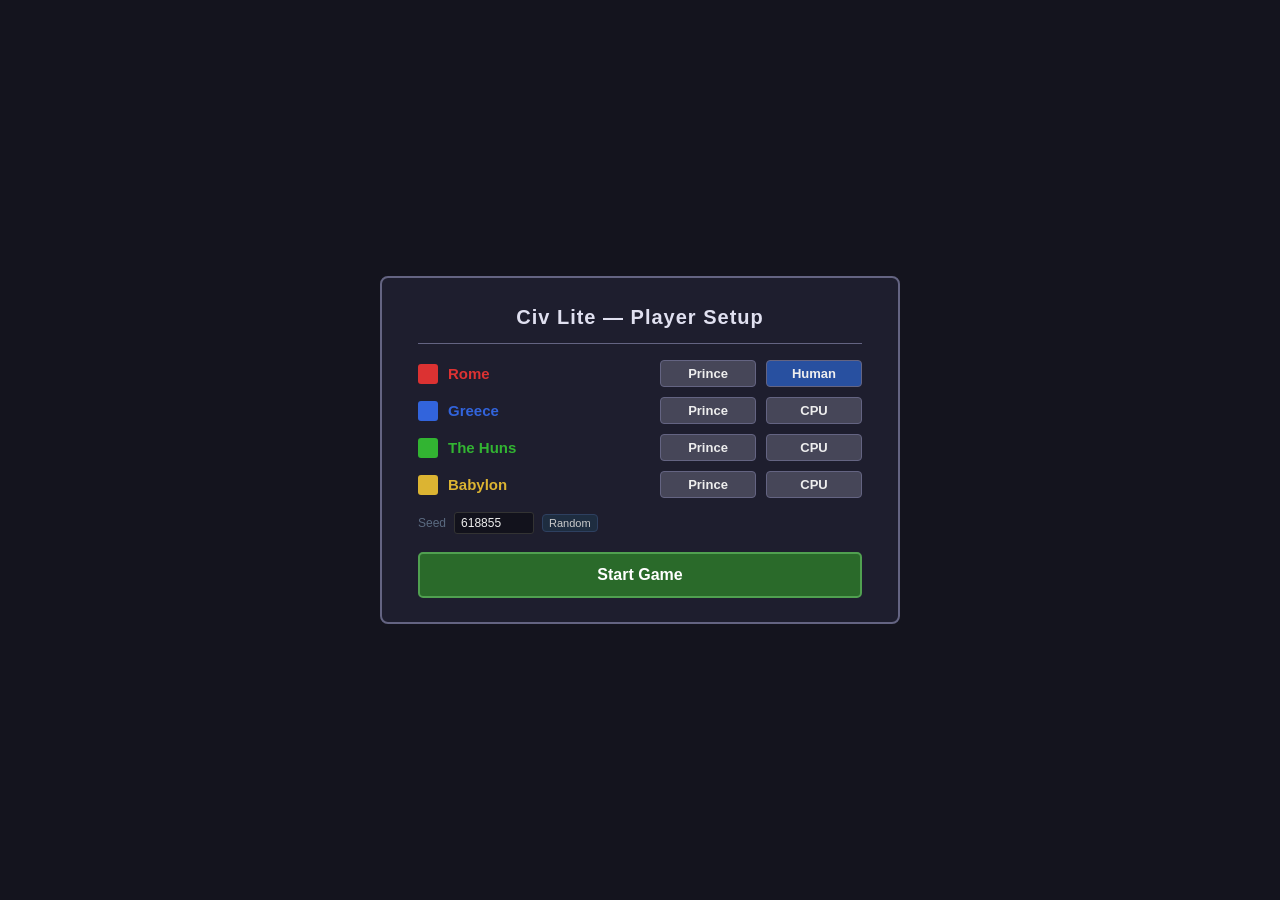
==== civ_lite_js/index.html @ 5d0e157e "rename" ====
<!DOCTYPE html>
<html lang="en">
<head>
    <meta charset="UTF-8">
    <meta name="viewport" content="width=device-width, initial-scale=1.0">
    <title>Civ Lite</title>
    <link rel="stylesheet" href="style.css">
</head>
<body>

<div id="setup-overlay">
    <div id="setup-inner">
        <div id="setup-title">Civ Lite — Player Setup</div>
        <div id="setup-sep"></div>
        <div id="setup-rows"></div>
        <div id="setup-seed-row">
            <label>Seed</label>
            <input id="setup-seed-input" type="number">
            <button onclick="document.getElementById('setup-seed-input').value = Math.floor(Math.random()*1000000)" style="font-size:11px;padding:2px 6px">Random</button>
        </div>
        <button id="setup-start">Start Game</button>
    </div>
</div>

<canvas id="game-canvas"></canvas>

<div id="victory-overlay" class="hidden">
    <div id="victory-inner">
        <div id="victory-title">VICTORY!</div>
        <div id="victory-subtitle"></div>
        <div id="victory-sep"></div>
        <canvas id="victory-graph"></canvas>
        <button id="victory-new-game">New Game</button>
    </div>
</div>

<div id="stats-overlay" class="hidden">
    <div id="stats-inner">
        <table id="stats-table">
            <thead><tr id="stats-header-row"></tr></thead>
            <tbody id="stats-body"></tbody>
        </table>
        <div id="stats-hint">S or Escape — close</div>
    </div>
</div>

<div id="tech-overlay" class="hidden">
    <div id="tech-overlay-inner">
        <div id="tech-overlay-title">Technology Tree</div>
        <canvas id="tech-tree-canvas"></canvas>
        <div id="tech-overlay-hint">Click an available tech to research it · T or Escape to close</div>
    </div>
</div>

<aside id="sidebar">

    <div class="panel" id="civ-panel">
        <div id="turn-label">Turn 1</div>
        <div class="stat-row">
            Gold <span id="stat-gold">0</span>
        </div>
        <div class="stat-row">
            Science <span id="stat-sci">0</span>
        </div>
        <div class="stat-row">
            Culture <span id="stat-culture">0</span>
        </div>
        <div style="margin-top:6px">
            <div class="stat-row">
                Research: <span id="stat-research">—</span>
            </div>
            <div class="pbar-wrap">
                <div class="pbar-fill" id="research-bar" style="width:0%;background:#5080d0"></div>
            </div>
        </div>
        <div id="seed-row">
            <label style="font-size:11px;color:#5a6a80">Seed</label>
            <input id="seed-input" type="number" value="0">
            <button id="new-map-btn">New Game</button>
        </div>
    </div>

    <div class="panel hidden" id="unit-panel">
        <div class="panel-title" id="unit-title">Unit</div>
        <div class="stat-row">HP <span id="unit-hp"></span></div>
        <div class="pbar-wrap">
            <div class="pbar-fill" id="unit-hp-bar" style="width:100%;background:#4c4"></div>
        </div>
        <div class="stat-row">Moves <span id="unit-moves"></span></div>
        <div class="stat-row">XP <span id="unit-xp"></span></div>
        <div class="stat-row hidden" id="unit-build-row">Building <span id="unit-build"></span></div>
        <div class="action-grid" id="unit-actions"></div>
    </div>

    <div class="panel hidden" id="city-panel">
        <div class="panel-title" id="city-title">City</div>
        <div class="stat-row">Population <span id="city-pop"></span></div>
        <div class="stat-row">HP <span id="city-hp"></span></div>
        <div class="pbar-wrap">
            <div class="pbar-fill" id="city-hp-bar" style="width:100%;background:#5080d0"></div>
        </div>
        <div class="stat-row">Food <span id="city-food"></span></div>
        <div class="pbar-wrap">
            <div class="pbar-fill" id="city-food-bar" style="width:0%;background:#4c4"></div>
        </div>
        <div style="margin-top:6px">
            <div class="stat-row">Yields: <span id="city-yields"></span></div>
        </div>
        <div style="margin-top:8px">
            <div class="section-label">Production</div>
            <div id="city-production-info" style="font-size:12px;color:#bbb;margin-bottom:4px"></div>
            <div class="scroll-list" id="production-list"></div>
        </div>
        <div style="margin-top:6px">
            <div class="section-label">Buildings</div>
            <div id="city-buildings" style="font-size:11px;color:#8a9aaa;line-height:1.6"></div>
        </div>
    </div>

    <div class="panel hidden" id="msg-panel">
        <div class="section-label">Event</div>
        <div id="msg-text"></div>
    </div>

    <div style="flex:1"></div>

    <div class="panel">
        <button id="end-turn-btn">End Turn ▶</button>
    </div>

</aside>

<div id="tooltip"></div>

<script src="js/hex.js"></script>
<script src="js/mapgen.js"></script>
<script src="js/state.js"></script>
<script src="js/game.js"></script>
<script src="js/ai.js"></script>
<script src="js/ui.js"></script>
</body>
</html>
---- civ_lite_js/style.css ----
* { margin: 0; padding: 0; box-sizing: border-box; }

body {
    background: #0a0a1a;
    overflow: hidden;
    font-family: 'Segoe UI', Tahoma, sans-serif;
    display: flex;
    height: 100vh;
    color: #ccc;
}

/* ---- Canvas ---- */
#game-canvas {
    flex: 1;
    display: block;
    cursor: grab;
    min-width: 0;
}

/* ---- Sidebar ---- */
#sidebar {
    width: 272px;
    flex-shrink: 0;
    background: #111827;
    border-left: 1px solid #2a3040;
    display: flex;
    flex-direction: column;
    overflow-y: auto;
    overflow-x: hidden;
}

.panel {
    padding: 10px 12px;
    border-bottom: 1px solid #1e2840;
}

.panel-title {
    font-size: 13px;
    font-weight: 700;
    color: #e8d48b;
    margin-bottom: 5px;
    letter-spacing: 0.5px;
}

.stat-row {
    display: flex;
    justify-content: space-between;
    font-size: 12px;
    margin-bottom: 2px;
    color: #bbb;
}
.stat-row span { color: #eee; }

/* Turn / civ header */
#turn-label {
    font-size: 15px;
    font-weight: 700;
    color: #e8d48b;
    margin-bottom: 6px;
}

/* Progress bar */
.pbar-wrap {
    background: #1a2030;
    border-radius: 3px;
    height: 7px;
    margin: 3px 0 5px;
    overflow: hidden;
}
.pbar-fill {
    height: 100%;
    border-radius: 3px;
    transition: width 0.2s;
}

/* Action buttons */
.action-grid {
    display: grid;
    grid-template-columns: 1fr 1fr;
    gap: 4px;
    margin-top: 6px;
}

button {
    background: #1e2d40;
    border: 1px solid #2e4060;
    border-radius: 4px;
    color: #ccc;
    font-size: 12px;
    padding: 5px 8px;
    cursor: pointer;
    text-align: center;
    transition: background 0.15s;
}
button:hover:not(:disabled) { background: #2a3f5a; color: #fff; }
button:disabled { opacity: 0.35; cursor: default; }
button.primary {
    background: #1e3d1e;
    border-color: #2e5a2e;
    color: #8fe88f;
}
button.primary:hover:not(:disabled) { background: #28502a; }
button.danger {
    background: #3d1e1e;
    border-color: #5a2e2e;
    color: #e88f8f;
}

/* End turn */
#end-turn-btn {
    width: 100%;
    padding: 10px;
    font-size: 14px;
    font-weight: 700;
    background: #1a3a2a;
    border-color: #2a5a3a;
    color: #6ed48a;
    letter-spacing: 0.5px;
}
#end-turn-btn:hover { background: #224a34; }

/* Production list */
.prod-item {
    display: flex;
    justify-content: space-between;
    align-items: center;
    padding: 4px 6px;
    border-radius: 3px;
    margin-bottom: 2px;
    cursor: pointer;
    font-size: 12px;
    background: #161e2e;
    border: 1px solid transparent;
}
.prod-item:hover { background: #1e2a40; border-color: #3a4a60; }
.prod-item.active { border-color: #e8d48b; background: #1e2820; }
.prod-item .cost { color: #e8d48b; font-size: 11px; margin-left: 8px; margin-right: auto; }
.prod-item .buy-btn {
    margin-left: auto; padding: 1px 6px; font-size: 10px;
    background: #3a2a00; border: 1px solid #8a6a00; border-radius: 3px;
    color: #ffd060; cursor: pointer; white-space: nowrap; flex-shrink: 0;
}
.prod-item .buy-btn:hover { background: #5a4000; }
.prod-item .buy-btn:disabled { opacity: 0.35; cursor: default; }

/* Messages */
#msg-text {
    font-size: 12px;
    color: #e8c87a;
    line-height: 1.5;
}

/* Tooltip */
#tooltip {
    position: fixed;
    background: rgba(0,0,0,0.85);
    color: #eee;
    font-size: 12px;
    padding: 5px 9px;
    border-radius: 4px;
    border: 1px solid #444;
    pointer-events: none;
    display: none;
    white-space: pre;
    line-height: 1.6;
    z-index: 10;
}

/* Hidden utility */
.hidden { display: none !important; }

/* Separator label */
.section-label {
    font-size: 10px;
    text-transform: uppercase;
    letter-spacing: 0.8px;
    color: #5a6a80;
    margin: 4px 0 3px;
}

/* Civ color dot */
.civ-dot {
    display: inline-block;
    width: 8px; height: 8px;
    border-radius: 50%;
    margin-right: 5px;
    vertical-align: middle;
}

#seed-row {
    display: flex; gap: 5px; align-items: center; margin-top: 6px;
}
#seed-input {
    width: 60px; background: rgba(0,0,0,0.4); border: 1px solid #333;
    border-radius: 3px; color: #eee; font-size: 11px; padding: 2px 5px;
}
#new-map-btn { font-size: 11px; padding: 3px 6px; }

/* Scrollable list inside panel */
.scroll-list { max-height: 180px; overflow-y: auto; }

/* Setup screen */
#setup-overlay {
    position: fixed; inset: 0; z-index: 400;
    background: #14141e;
    display: flex; align-items: center; justify-content: center;
}
#setup-overlay.hidden { display: none; }
#setup-inner {
    background: #1e1e2e; border: 2px solid #646482; border-radius: 8px;
    padding: 28px 36px 24px; width: 520px;
}
#setup-title {
    color: #e0e0f0; font-size: 20px; font-weight: 700;
    text-align: center; margin-bottom: 14px; letter-spacing: 1px;
}
#setup-sep { height: 1px; background: #646482; margin-bottom: 16px; }
.setup-row {
    display: flex; align-items: center; gap: 10px; margin-bottom: 10px;
}
.setup-swatch { width: 20px; height: 20px; border-radius: 3px; flex-shrink: 0; }
.setup-name { flex: 1; font-size: 15px; font-weight: 600; }
.setup-diff-btn, .setup-cpu-btn {
    padding: 5px 0; width: 96px; font-size: 13px; font-weight: 600;
    border: 1px solid #646482; border-radius: 4px; color: #eee; cursor: pointer;
}
.setup-diff-btn.prince  { background: #464658; }
.setup-diff-btn.king    { background: #7a6418; }
.setup-diff-btn.emperor { background: #783232; }
.setup-diff-btn:hover   { filter: brightness(1.3); }
.setup-cpu-btn.human  { background: #2850a0; }
.setup-cpu-btn.cpu    { background: #464658; }
.setup-cpu-btn:hover  { filter: brightness(1.3); }
#setup-seed-row {
    display: flex; align-items: center; gap: 8px;
    margin-top: 14px; font-size: 12px; color: #5a6a80;
}
#setup-seed-input {
    width: 80px; background: rgba(0,0,0,0.4); border: 1px solid #333;
    border-radius: 3px; color: #eee; font-size: 12px; padding: 3px 6px;
}
#setup-start {
    display: block; width: 100%; margin-top: 18px; padding: 12px;
    font-size: 16px; font-weight: 700; background: #2a6a2a;
    border: 2px solid #50a050; border-radius: 5px; color: #fff; cursor: pointer;
}
#setup-start:hover { background: #3a8a3a; }

/* Tech tree overlay */
#tech-overlay {
    position: fixed; inset: 0; z-index: 200;
    background: rgba(5,8,20,0.96);
    display: flex; align-items: center; justify-content: center;
    flex-direction: column;
}
#tech-overlay.hidden { display: none; }
#tech-overlay-inner { display: flex; flex-direction: column; align-items: center; gap: 12px; }
#tech-overlay-title { color: #e8d48b; font-size: 18px; font-weight: 700; letter-spacing: 1px; }
#tech-overlay-hint { color: #5a6a80; font-size: 12px; }
#tech-tree-canvas { border: 1px solid #2a3040; border-radius: 4px; cursor: pointer; }

/* Stats overlay */
#stats-overlay {
    position: fixed; inset: 0; z-index: 250;
    background: rgba(0,0,5,0.82);
    display: flex; align-items: center; justify-content: center;
}
#stats-overlay.hidden { display: none; }
#stats-inner {
    background: rgba(20,20,30,0.97);
    border: 2px solid #646482;
    border-radius: 6px;
    overflow: hidden;
    min-width: 580px;
}
#stats-table { width: 100%; border-collapse: collapse; }
#stats-table th {
    padding: 10px 16px; font-size: 14px; font-weight: 700; text-align: center;
    border-bottom: 1px solid #505068;
}
#stats-table th:first-child { text-align: left; min-width: 148px; }
#stats-table td {
    padding: 5px 16px; font-size: 13px; text-align: center; height: 32px;
}
#stats-table td:first-child { text-align: left; color: #b4b4b4; }
.stats-stripe { background: rgba(255,255,255,0.05); }
.stats-leader { background: rgba(255,200,0,0.14) !important; }
#stats-hint { color: #646478; font-size: 11px; text-align: right; padding: 5px 10px; }

/* Victory overlay */
#victory-overlay {
    position: fixed; inset: 0; z-index: 300;
    background: rgba(0,0,0,0.88);
    display: flex; align-items: center; justify-content: center;
}
#victory-overlay.hidden { display: none; }
#victory-inner { display: flex; flex-direction: column; align-items: center; gap: 14px; }
#victory-title {
    color: #ffd700; font-size: 72px; font-weight: 900; letter-spacing: 4px;
    text-shadow: 0 0 40px #ffd70066;
}
#victory-subtitle { font-size: 26px; font-weight: 600; }
#victory-sep { width: 640px; height: 1px; background: #3a3a6a; margin: 2px 0; }
#victory-graph { border: 1px solid #3a3a5a; border-radius: 4px; }
#victory-new-game {
    margin-top: 6px; padding: 10px 36px; font-size: 16px;
    background: #6e1a1a; border: 2px solid #c84040; color: #fff;
    cursor: pointer; border-radius: 4px;
}
#victory-new-game:hover { background: #9e2a2a; }
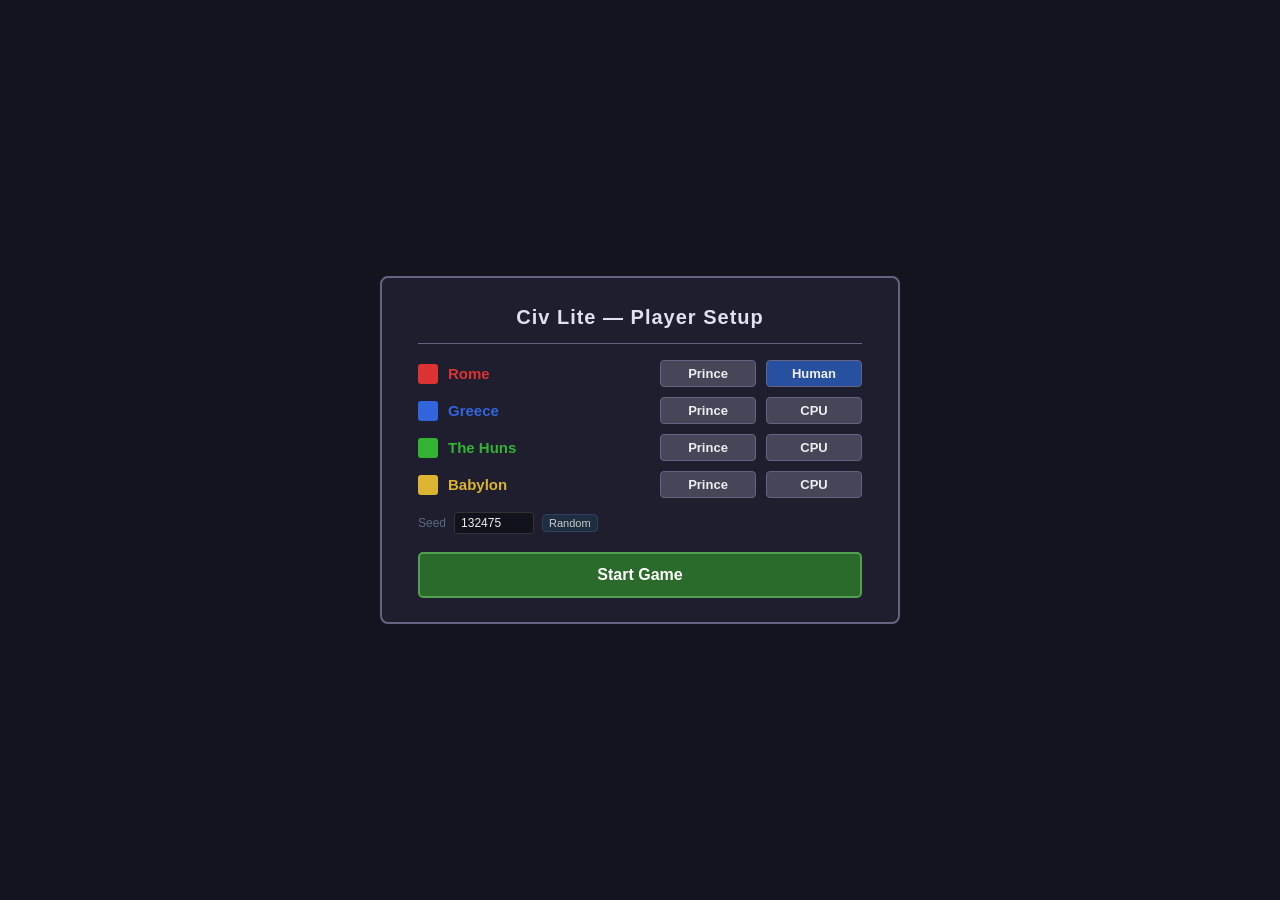
==== commit ade52567: "ipad compatibility" ====
--- a/civ_lite_js/index.html
+++ b/civ_lite_js/index.html
@@ -125,6 +125,7 @@
     <div style="flex:1"></div>
 
     <div class="panel">
+        <button id="stats-btn" style="margin-bottom:6px;width:100%">Stats</button>
         <button id="end-turn-btn">End Turn ▶</button>
     </div>
 
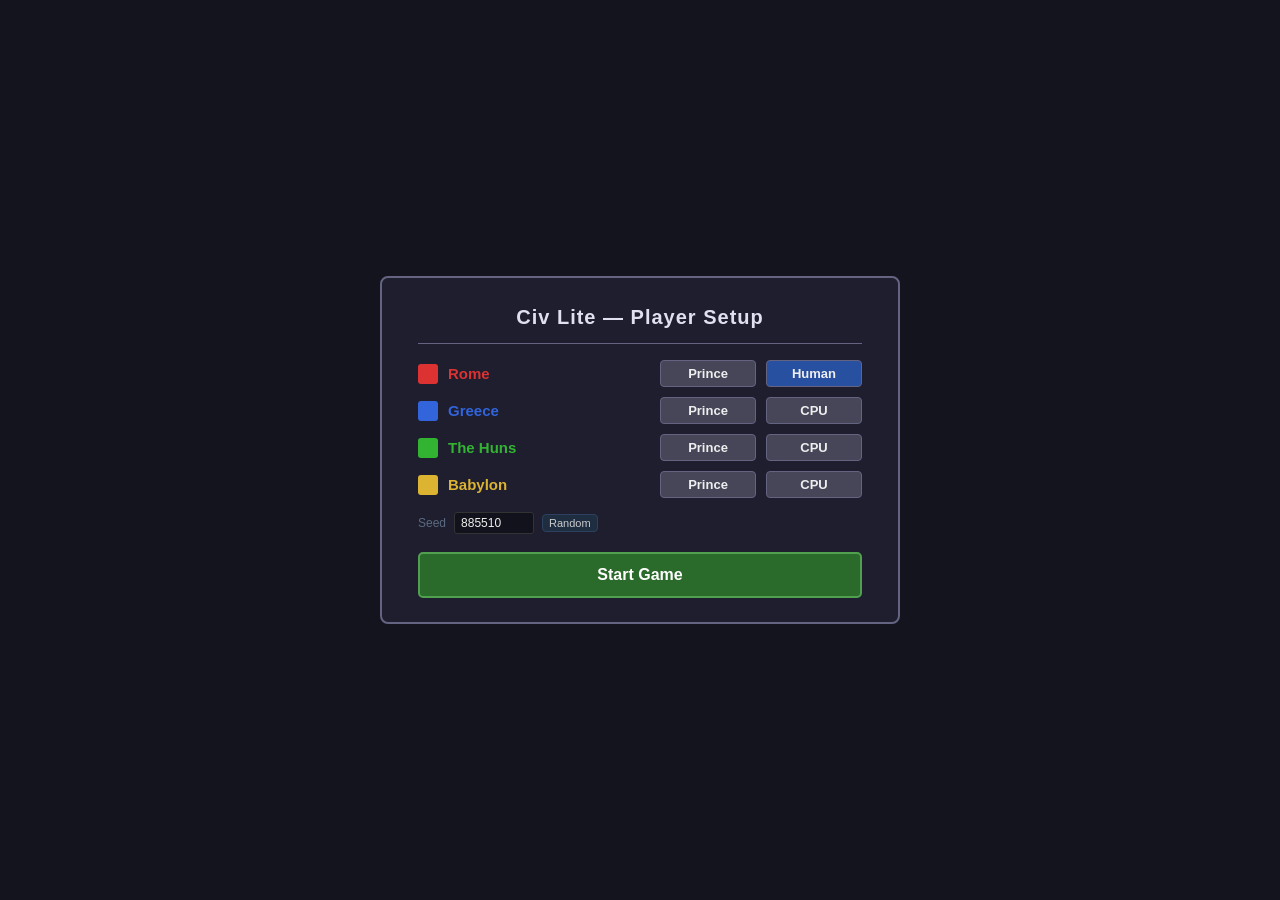
==== commit 1d952025: "fixing stats window bug" ====
--- a/civ_lite_js/index.html
+++ b/civ_lite_js/index.html
@@ -40,7 +40,7 @@
             <thead><tr id="stats-header-row"></tr></thead>
             <tbody id="stats-body"></tbody>
         </table>
-        <div id="stats-hint">S or Escape — close</div>
+        <div id="stats-hint">Tap outside · S · Escape — close</div>
     </div>
 </div>
 
@@ -48,7 +48,7 @@
     <div id="tech-overlay-inner">
         <div id="tech-overlay-title">Technology Tree</div>
         <canvas id="tech-tree-canvas"></canvas>
-        <div id="tech-overlay-hint">Click an available tech to research it · T or Escape to close</div>
+        <div id="tech-overlay-hint">Tap an available tech to research it · Tap outside, T, or Escape to close</div>
     </div>
 </div>
 
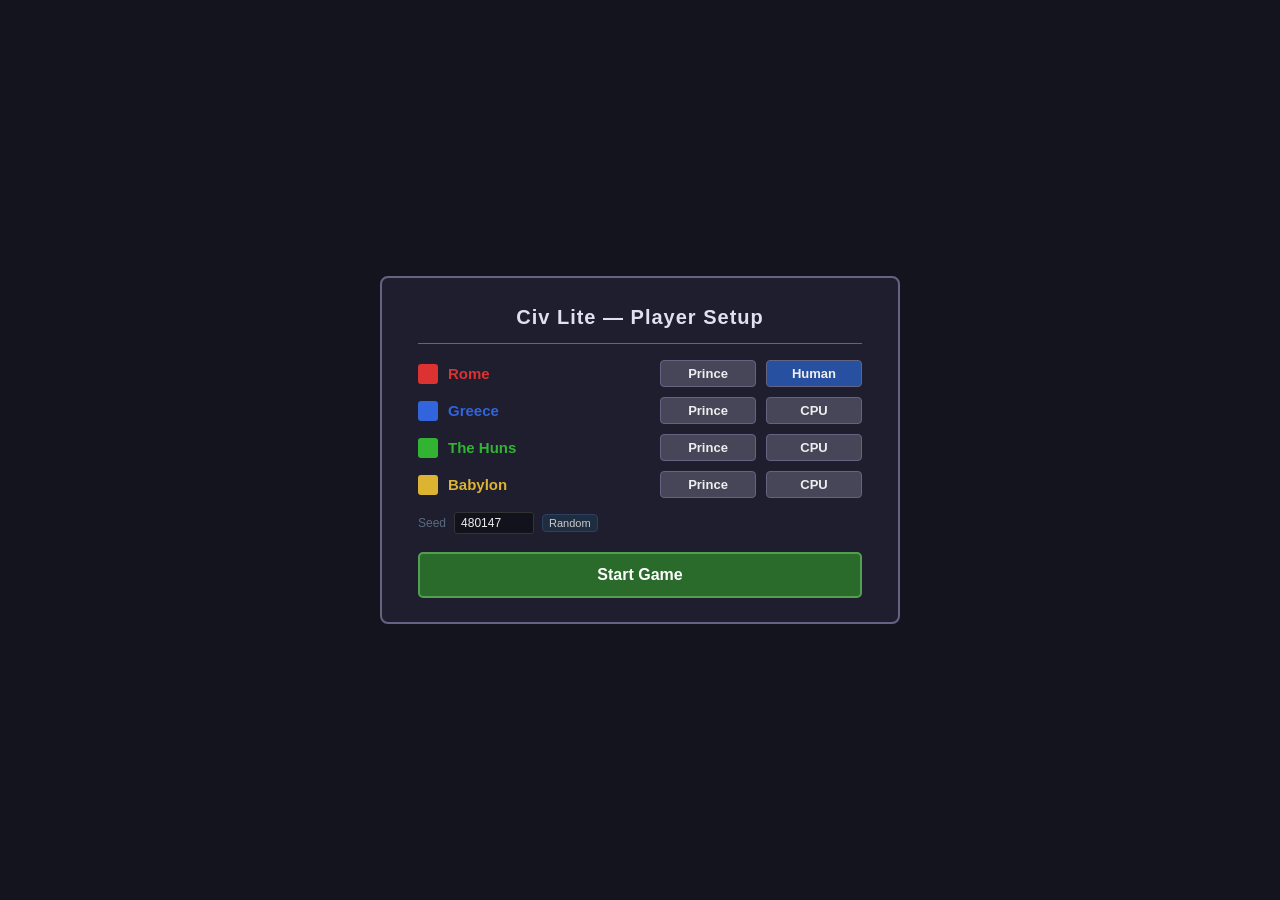
==== commit ea3db87c: "score" ====
--- a/civ_lite_js/index.html
+++ b/civ_lite_js/index.html
@@ -23,6 +23,8 @@
 </div>
 
 <canvas id="game-canvas"></canvas>
+
+<div id="scoreboard" class="hidden"></div>
 
 <div id="victory-overlay" class="hidden">
     <div id="victory-inner">
--- a/civ_lite_js/style.css
+++ b/civ_lite_js/style.css
@@ -16,6 +16,47 @@
     cursor: grab;
     min-width: 0;
 }
+
+/* ---- Scoreboard (top-right HUD over canvas) ---- */
+#scoreboard {
+    position: fixed;
+    top: 10px;
+    right: 282px;
+    width: 240px;
+    z-index: 100;
+    background: rgba(15, 15, 25, 0.82);
+    border: 1px solid #50506e;
+    border-radius: 4px;
+    padding: 8px 10px 10px;
+    font-size: 13px;
+    pointer-events: none;
+}
+#scoreboard.hidden { display: none; }
+#scoreboard .sb-title {
+    text-align: center;
+    color: #c8c8dc;
+    font-weight: 700;
+    font-size: 13px;
+    letter-spacing: 1.5px;
+    padding-bottom: 5px;
+    border-bottom: 1px solid #46466a;
+    margin-bottom: 6px;
+}
+#scoreboard .sb-row {
+    display: flex;
+    align-items: center;
+    gap: 8px;
+    padding: 3px 0;
+    line-height: 1.3;
+}
+#scoreboard .sb-swatch {
+    width: 12px; height: 12px;
+    flex-shrink: 0;
+    border: 1px solid rgba(0,0,0,0.4);
+}
+#scoreboard .sb-name { flex: 1; }
+#scoreboard .sb-score { font-variant-numeric: tabular-nums; }
+#scoreboard .sb-elim { color: #707080; }
 
 /* ---- Sidebar ---- */
 #sidebar {
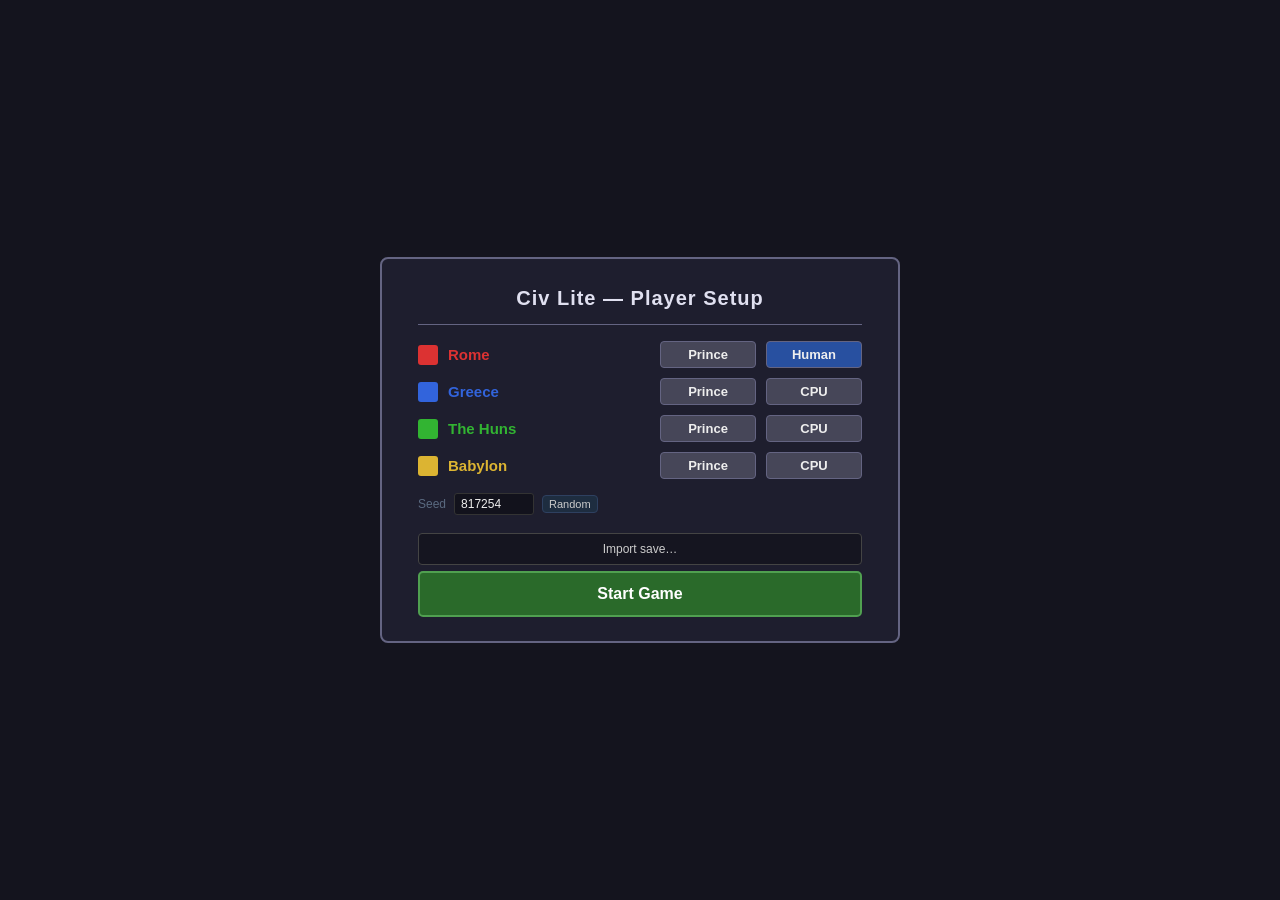
==== commit 6c1c4c5e: "save file" ====
--- a/civ_lite_js/index.html
+++ b/civ_lite_js/index.html
@@ -18,7 +18,11 @@
             <input id="setup-seed-input" type="number">
             <button onclick="document.getElementById('setup-seed-input').value = Math.floor(Math.random()*1000000)" style="font-size:11px;padding:2px 6px">Random</button>
         </div>
-        <button id="setup-start">Start Game</button>
+        <div id="setup-buttons">
+            <button id="setup-continue" class="hidden">Continue</button>
+            <button id="setup-import">Import save…</button>
+            <button id="setup-start">Start Game</button>
+        </div>
     </div>
 </div>
 
@@ -127,6 +131,10 @@
     <div style="flex:1"></div>
 
     <div class="panel">
+        <div class="save-row">
+            <button id="save-btn">Save</button>
+            <button id="export-btn">Export…</button>
+        </div>
         <button id="stats-btn" style="margin-bottom:6px;width:100%">Stats</button>
         <button id="end-turn-btn">End Turn ▶</button>
     </div>
@@ -140,6 +148,7 @@
 <script src="js/state.js"></script>
 <script src="js/game.js"></script>
 <script src="js/ai.js"></script>
+<script src="js/persistence.js"></script>
 <script src="js/ui.js"></script>
 </body>
 </html>
--- a/civ_lite_js/style.css
+++ b/civ_lite_js/style.css
@@ -280,12 +280,34 @@
     width: 80px; background: rgba(0,0,0,0.4); border: 1px solid #333;
     border-radius: 3px; color: #eee; font-size: 12px; padding: 3px 6px;
 }
+#setup-buttons { display: flex; flex-direction: column; gap: 6px; margin-top: 18px; }
 #setup-start {
-    display: block; width: 100%; margin-top: 18px; padding: 12px;
+    display: block; width: 100%; padding: 12px;
     font-size: 16px; font-weight: 700; background: #2a6a2a;
     border: 2px solid #50a050; border-radius: 5px; color: #fff; cursor: pointer;
 }
 #setup-start:hover { background: #3a8a3a; }
+#setup-continue {
+    display: block; width: 100%; padding: 10px;
+    font-size: 14px; font-weight: 700; background: #2a4a78;
+    border: 2px solid #5080d0; border-radius: 5px; color: #fff; cursor: pointer;
+}
+#setup-continue:hover { background: #3a5a90; }
+#setup-import {
+    display: block; width: 100%; padding: 8px;
+    font-size: 12px; background: rgba(0,0,0,0.3);
+    border: 1px solid #444; border-radius: 4px; color: #ccc; cursor: pointer;
+}
+#setup-import:hover { background: rgba(0,0,0,0.5); }
+
+/* Save / Export row in the bottom sidebar panel */
+.save-row { display: flex; gap: 6px; margin-bottom: 6px; }
+.save-row button {
+    flex: 1; padding: 6px 8px; font-size: 12px;
+    background: rgba(0,0,0,0.3); border: 1px solid #444;
+    border-radius: 3px; color: #ccc; cursor: pointer;
+}
+.save-row button:hover { background: rgba(0,0,0,0.5); }
 
 /* Tech tree overlay */
 #tech-overlay {
